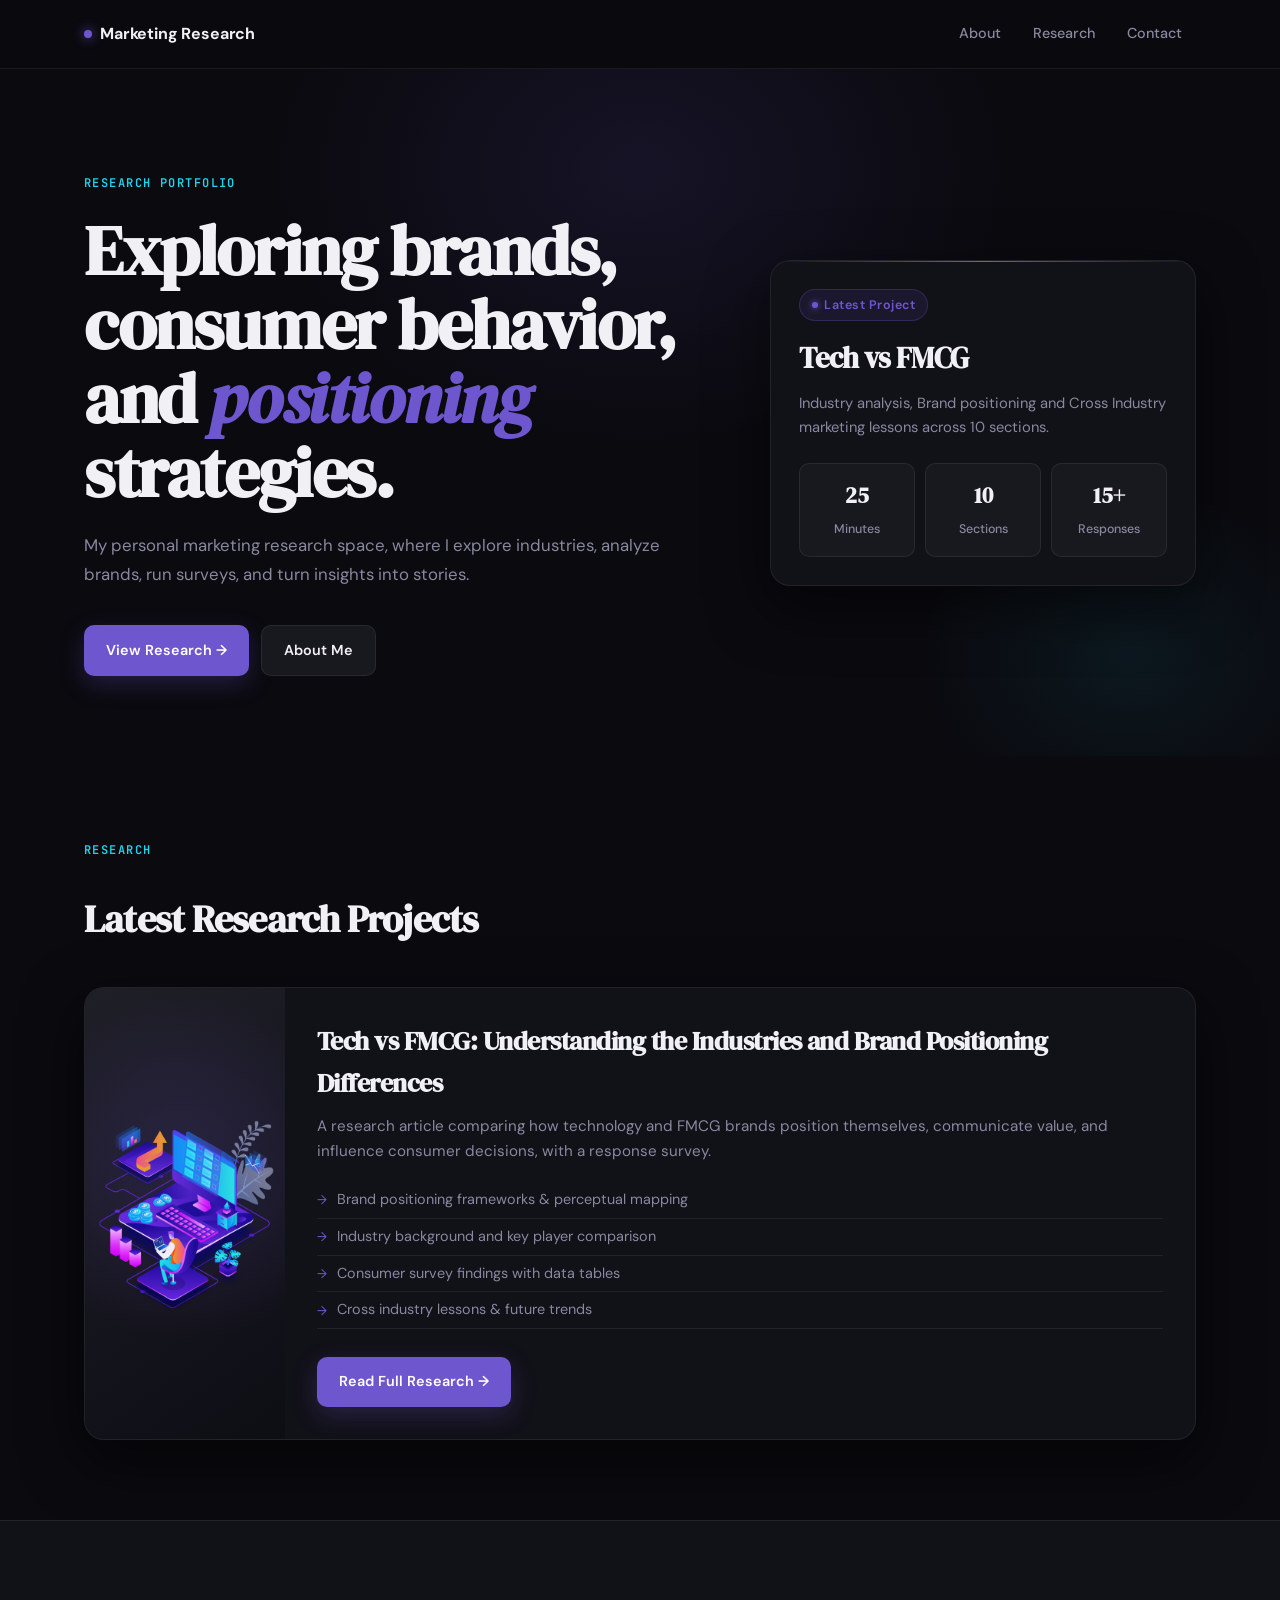
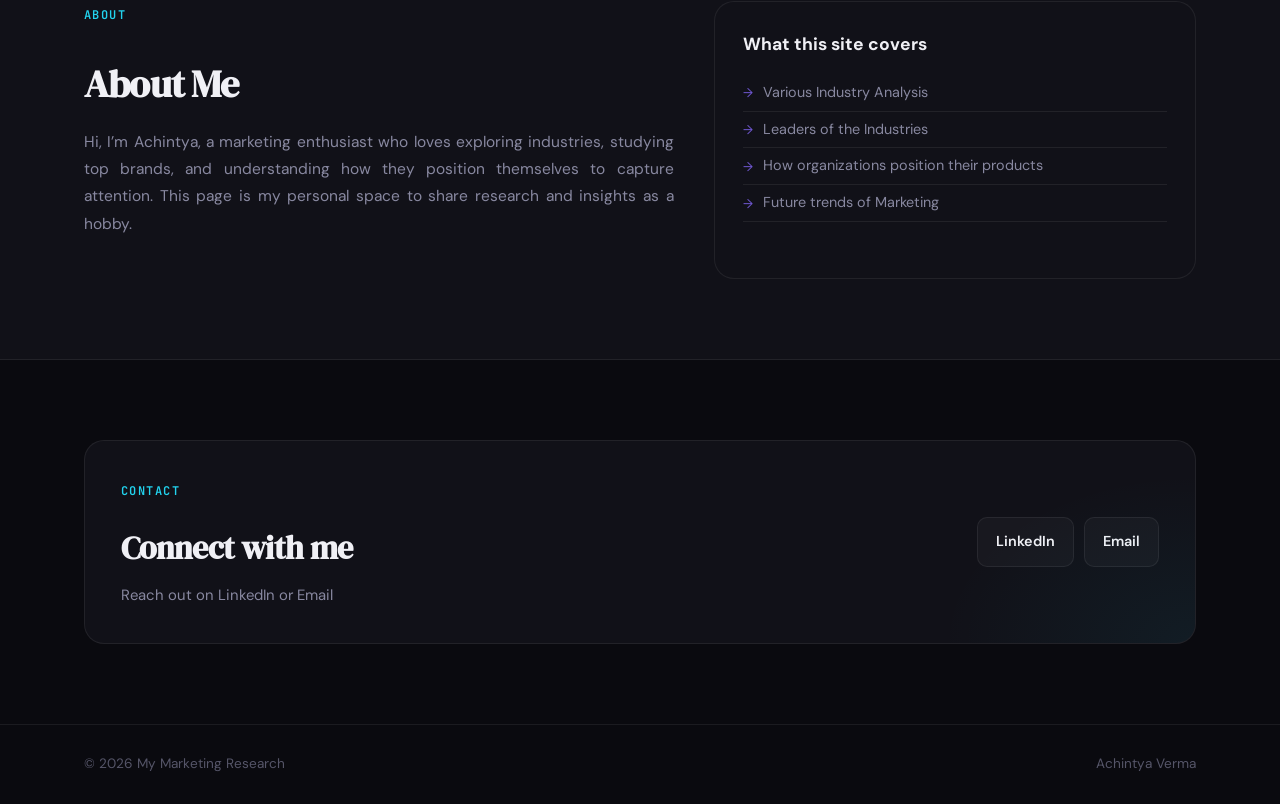
==== index.html @ 2621d497 "Updated Code 1" ====
<!DOCTYPE html>
<html lang="en">
<head>
  <meta charset="UTF-8" />
  <meta name="viewport" content="width=device-width, initial-scale=1.0" />
  <meta name="description" content="My Marketing Research portfolio by AchintyaAI." />
  <meta name="author" content="AchintyaAI" />
  <title>My Marketing Research</title>
  <link rel="preconnect" href="https://fonts.googleapis.com">
  <link rel="preconnect" href="https://fonts.gstatic.com" crossorigin>
  <link href="https://fonts.googleapis.com/css2?family=DM+Serif+Display:ital@0;1&family=DM+Sans:wght@300;400;500;600;700&family=JetBrains+Mono:wght@400;600&display=swap" rel="stylesheet">
  <link rel="stylesheet" href="css/style.css" />
</head>
<body>

  <header class="site-header">
    <div class="container header-wrap">
      <a class="brand" href="index.html">
        <span class="brand-dot"></span>
        Marketing Research
      </a>
      <nav class="site-nav">
        <a href="#about">About</a>
        <a href="#research">Research</a>
        <a href="#contact">Contact</a>
      </nav>
    </div>
  </header>

  <main>

    <section class="hero">
      <div class="container hero-grid">
        <div class="hero-copy">
          <span class="eyebrow">Research Portfolio</span>
          <h1>Exploring brands, consumer behavior, and <em>positioning</em> strategies.</h1>
          <p>
            My personal marketing research space, where I explore industries, analyze brands, run surveys, 
            and turn insights into stories.
          </p>
          <div class="hero-actions">
            <a class="btn btn-primary" href="#research">View Research →</a>
            <a class="btn btn-secondary" href="#about">About Me</a>
          </div>
        </div>
        <div class="hero-card">
          <div class="hero-card-top">
            <span class="pill">Latest Project</span>
            <h2>Tech vs FMCG</h2>
            <p>Industry analysis, Brand positioning and Cross Industry marketing lessons across 10 sections.</p>
          </div>
          <div class="hero-metrics">
            <div><strong>25</strong><span>Minutes</span></div>
            <div><strong>10</strong><span>Sections</span></div>
            <div><strong>15+</strong><span>Responses</span></div>
          </div>
        </div>
      </div>
    </section>

    <section class="section" id="research">
      <div class="container">
        <div class="section-heading">
          <span class="eyebrow">Research</span>
          <h2>Latest Research Projects</h2>
        </div>
        <article class="research-card">
          <div class="research-card-media">
            <img class="research-thumb-img" src="images/Image1.png" alt="Tech vs FMCG comparison illustration" />
          </div>
          <div class="research-card-body">
            <h3>Tech vs FMCG: Understanding the Industries and Brand Positioning Differences</h3>
            <p>
              A research article comparing how technology and FMCG brands position themselves,
              communicate value, and influence consumer decisions, with a response survey.
            </p>
            <ul class="mini-list">
              <li>Brand positioning frameworks & perceptual mapping</li>
              <li>Industry background and key player comparison</li>
              <li>Consumer survey findings with data tables</li>
              <li>Cross industry lessons & future trends</li>
            </ul>
            <a class="btn btn-primary" href="tech-vs-fmcg.html">Read Full Research →</a>
          </div>
        </article>
      </div>
    </section>

    <section class="section alt" id="about">
      <div class="container about-grid">
        <div>
          <span class="eyebrow">About</span>
          <h2>About Me</h2>
          <p>
            Hi, I’m Achintya, a marketing enthusiast who loves exploring industries, 
            studying top brands, and understanding how they position themselves to 
            capture attention. This page is my personal space to share research and 
            insights as a hobby.
          </p>
        </div>
        <div class="info-card">
          <h3>What this site covers</h3>
          <ul class="mini-list">
            <li>Various Industry Analysis</li>
            <li>Leaders of the Industries</li>
            <li>How organizations position their products</li>
            <li>Future trends of Marketing</li>
          </ul>
        </div>
      </div>
    </section>

    <section class="section" id="contact">
      <div class="container">
        <div class="contact-box">
          <div>
            <span class="eyebrow">Contact</span>
            <h2>Connect with me</h2>
            <p>Reach out on LinkedIn or Email</p>
          </div>
          <div class="contact-links">
            <a href="https://www.linkedin.com/in/achintya-verma-39604721b/">LinkedIn</a>
            <a href="mailto:achintyaai2000@gmail.com">Email</a>
          </div>
        </div>
      </div>
    </section>

  </main>

  <footer class="site-footer">
    <div class="container footer-wrap">
      <p>© 2026 My Marketing Research</p>
      <p>Achintya Verma</p>
    </div>
  </footer>

</body>
</html>
---- css/style.css ----
@import url('https://fonts.googleapis.com/css2?family=DM+Serif+Display:ital@0;1&family=DM+Sans:wght@300;400;500;600;700&family=JetBrains+Mono:wght@400;600&display=swap');

:root {
  --bg: #0a0a0f;
  --surface: #111118;
  --surface-2: #18181f;
  --surface-3: #1f1f28;
  --border: rgba(255,255,255,0.07);
  --border-hover: rgba(255,255,255,0.15);
  --text: #f0f0f5;
  --muted: #8888a0;
  --muted-2: #555568;
  --accent: #6e56cf;
  --accent-glow: rgba(110, 86, 207, 0.25);
  --accent-2: #22d3ee;
  --accent-2-glow: rgba(34, 211, 238, 0.15);
  --green: #34d399;
  --red: #f87171;
  --shadow: 0 20px 60px rgba(0,0,0,0.5);
  --shadow-sm: 0 4px 20px rgba(0,0,0,0.3);
  --radius: 16px;
  --radius-sm: 10px;
}

*, *::before, *::after { box-sizing: border-box; margin: 0; padding: 0; }

html { scroll-behavior: smooth; }

body {
  font-family: 'DM Sans', sans-serif;
  background: var(--bg);
  color: var(--text);
  line-height: 1.65;
  -webkit-font-smoothing: antialiased;
}

a { text-decoration: none; color: inherit; }
img { max-width: 100%; display: block; }

.container {
  max-width: 1160px;
  margin: 0 auto;
  padding: 0 24px;
}

/* ─── HEADER ─── */
.site-header {
  position: sticky;
  top: 0;
  z-index: 100;
  background: rgba(10, 10, 15, 0.85);
  backdrop-filter: blur(16px);
  -webkit-backdrop-filter: blur(16px);
  border-bottom: 1px solid var(--border);
}

.header-wrap {
  display: flex;
  align-items: center;
  justify-content: space-between;
  gap: 16px;
  min-height: 68px;
}

.brand {
  font-family: 'DM Sans', sans-serif;
  font-weight: 700;
  font-size: 1rem;
  color: var(--text);
  display: flex;
  align-items: center;
  gap: 8px;
  letter-spacing: -0.01em;
}

.brand-dot {
  display: inline-block;
  width: 8px; height: 8px;
  border-radius: 50%;
  background: var(--accent);
  box-shadow: 0 0 12px var(--accent);
}

.site-nav {
  display: flex;
  align-items: center;
  gap: 4px;
}

.site-nav a {
  color: var(--muted);
  padding: 8px 14px;
  border-radius: 8px;
  font-size: 0.9rem;
  font-weight: 500;
  transition: all 0.2s;
}

.site-nav a:hover {
  color: var(--text);
  background: var(--surface-2);
}

/* ─── HERO ─── */
.hero {
  padding: 100px 0 80px;
  position: relative;
  overflow: hidden;
}

.hero::before {
  content: '';
  position: absolute;
  top: -200px; left: 50%;
  transform: translateX(-50%);
  width: 800px; height: 600px;
  background: radial-gradient(ellipse, rgba(110,86,207,0.12) 0%, transparent 65%);
  pointer-events: none;
}

.hero::after {
  content: '';
  position: absolute;
  bottom: -100px; right: -100px;
  width: 500px; height: 400px;
  background: radial-gradient(ellipse, rgba(34,211,238,0.07) 0%, transparent 60%);
  pointer-events: none;
}

.hero-grid {
  display: grid;
  grid-template-columns: 1.2fr 0.8fr;
  gap: 48px;
  align-items: center;
  position: relative;
  z-index: 1;
}

.eyebrow {
  display: inline-flex;
  align-items: center;
  gap: 8px;
  font-family: 'JetBrains Mono', monospace;
  font-size: 0.75rem;
  font-weight: 600;
  letter-spacing: 0.12em;
  text-transform: uppercase;
  color: var(--accent-2);
  margin-bottom: 20px;
}

.eyebrow::before {
  display: inline-block;
  width: 20px; height: 1px;
  background: var(--accent-2);
}

.hero-copy h1 {
  font-family: 'DM Serif Display', serif;
  font-size: clamp(2.8rem, 5.5vw, 4.8rem);
  line-height: 1.05;
  margin-bottom: 22px;
  letter-spacing: -0.02em;
  color: var(--text);
}

.hero-copy h1 em {
  font-style: italic;
  color: var(--accent);
}

.hero-copy p {
  color: var(--muted);
  font-size: 1.05rem;
  max-width: 52ch;
  line-height: 1.7;
  margin-bottom: 36px;
}

.hero-actions {
  display: flex;
  gap: 12px;
  flex-wrap: wrap;
}

/* ─── BUTTONS ─── */
.btn {
  display: inline-flex;
  align-items: center;
  gap: 8px;
  padding: 13px 22px;
  border-radius: var(--radius-sm);
  font-weight: 600;
  font-size: 0.9rem;
  transition: all 0.2s;
  cursor: pointer;
  border: none;
}

.btn:hover { transform: translateY(-2px); }

.btn-primary {
  background: var(--accent);
  color: #fff;
  box-shadow: 0 8px 24px var(--accent-glow);
}

.btn-primary:hover {
  background: #7d67e0;
  box-shadow: 0 12px 32px var(--accent-glow);
}

.btn-secondary {
  background: var(--surface-2);
  border: 1px solid var(--border);
  color: var(--text);
}

.btn-secondary:hover {
  background: var(--surface-3);
  border-color: var(--border-hover);
}

/* ─── HERO CARD ─── */
.hero-card {
  background: var(--surface);
  border: 1px solid var(--border);
  border-radius: 20px;
  padding: 28px;
  box-shadow: var(--shadow);
  position: relative;
  overflow: hidden;
}

.hero-card::before {
  content: '';
  position: absolute;
  top: 0; left: 0; right: 0;
  height: 1px;
  background: linear-gradient(90deg, transparent, var(--accent), transparent);
}

.pill {
  display: inline-flex;
  align-items: center;
  gap: 6px;
  padding: 5px 12px;
  border-radius: 999px;
  background: rgba(110,86,207,0.12);
  border: 1px solid rgba(110,86,207,0.25);
  color: var(--accent);
  font-size: 0.78rem;
  font-weight: 600;
  letter-spacing: 0.04em;
  margin-bottom: 14px;
}

.pill::before {
  content: '';
  width: 6px; height: 6px;
  border-radius: 50%;
  background: var(--accent);
  box-shadow: 0 0 6px var(--accent);
}

.hero-card-top h2 {
  font-family: 'DM Serif Display', serif;
  font-size: 1.8rem;
  margin-bottom: 8px;
  letter-spacing: -0.02em;
}

.hero-card-top p {
  color: var(--muted);
  font-size: 0.92rem;
}

.hero-metrics {
  display: grid;
  grid-template-columns: repeat(3, 1fr);
  gap: 10px;
  margin-top: 24px;
}

.hero-metrics div {
  background: var(--surface-2);
  border: 1px solid var(--border);
  border-radius: var(--radius-sm);
  padding: 14px 10px;
  text-align: center;
}

.hero-metrics strong {
  display: block;
  font-size: 1.4rem;
  font-weight: 700;
  font-family: 'DM Serif Display', serif;
  color: var(--text);
}

.hero-metrics span {
  color: var(--muted);
  font-size: 0.78rem;
  font-weight: 500;
}

/* ─── SECTIONS ─── */
.section {
  padding: 80px 0;
}

.section.alt {
  background: var(--surface);
  border-top: 1px solid var(--border);
  border-bottom: 1px solid var(--border);
}

.section-heading {
  margin-bottom: 36px;
}

.section-heading h2 {
  font-family: 'DM Serif Display', serif;
  font-size: clamp(1.8rem, 3vw, 2.8rem);
  letter-spacing: -0.02em;
  margin-top: 6px;
}

/* ─── RESEARCH CARD ─── */
.research-card {
  background: var(--surface);
  border: 1px solid var(--border);
  border-radius: 20px;
  display: grid;
  grid-template-columns: 200px 1fr;
  overflow: hidden;
  box-shadow: var(--shadow);
  transition: border-color 0.3s;
}

.research-card:hover {
  border-color: var(--border-hover);
}

.research-card-media {
  background: linear-gradient(145deg, var(--surface-3), #0d0d14);
  display: grid;
  place-items: center;
  min-height: 240px;
  position: relative;
  overflow: hidden;
}

.research-card-media::before {
  content: '';
  position: absolute;
  inset: 0;
  background: radial-gradient(circle at 50% 40%, rgba(110,86,207,0.2), transparent 60%);
}

.research-thumb {
  font-size: 4.5rem;
  position: relative;
  z-index: 1;
  filter: drop-shadow(0 8px 24px rgba(110,86,207,0.4));
}

.research-card-body {
  padding: 32px;
}

.research-card-body h3 {
  font-family: 'DM Serif Display', serif;
  font-size: 1.6rem;
  margin-bottom: 10px;
  letter-spacing: -0.02em;
}

.research-card-body p {
  color: var(--muted);
  margin-bottom: 18px;
  font-size: 0.95rem;
}

.mini-list {
  list-style: none;
  margin-bottom: 28px;
}

.mini-list li {
  color: var(--muted);
  font-size: 0.9rem;
  padding: 6px 0;
  border-bottom: 1px solid var(--border);
  display: flex;
  align-items: center;
  gap: 10px;
}

.mini-list li::before {
  content: '→';
  color: var(--accent);
  font-size: 0.8rem;
}

/* ─── ABOUT SECTION ─── */
.about-grid {
  display: grid;
  grid-template-columns: 1.1fr 0.9fr;
  gap: 40px;
  align-items: start;
}

.about-grid h2 {
  font-family: 'DM Serif Display', serif;
  font-size: clamp(1.8rem, 3vw, 2.6rem);
  letter-spacing: -0.02em;
  margin-top: 6px;
  margin-bottom: 14px;
}

.about-grid p {
  color: var(--muted);
  font-size: 0.97rem;
  line-height: 1.75;
  text-align: justify;
}

.info-card {
  background: var(--surface);
  border: 1px solid var(--border);
  border-radius: 20px;
  padding: 28px;
}

.info-card h3 {
  font-size: 1.1rem;
  font-weight: 700;
  margin-bottom: 16px;
  color: var(--text);
}

/* ─── CONTACT ─── */
.contact-box {
  background: var(--surface);
  border: 1px solid var(--border);
  border-radius: 20px;
  padding: 36px;
  display: flex;
  justify-content: space-between;
  align-items: center;
  gap: 24px;
  flex-wrap: wrap;
  position: relative;
  overflow: hidden;
}

.contact-box::after {
  content: '';
  position: absolute;
  bottom: 0; right: 0;
  width: 300px; height: 200px;
  background: radial-gradient(ellipse at bottom right, rgba(34,211,238,0.06), transparent 60%);
  pointer-events: none;
}

.contact-box h2 {
  font-family: 'DM Serif Display', serif;
  font-size: 2rem;
  letter-spacing: -0.02em;
  margin-bottom: 8px;
}

.contact-box p {
  color: var(--muted);
  font-size: 0.93rem;
}

.contact-links {
  display: flex;
  gap: 10px;
  flex-wrap: wrap;
}

.contact-links a {
  padding: 12px 18px;
  border-radius: var(--radius-sm);
  background: var(--surface-2);
  border: 1px solid var(--border);
  font-weight: 600;
  font-size: 0.9rem;
  color: var(--text);
  transition: all 0.2s;
}

.contact-links a:hover {
  background: var(--surface-3);
  border-color: var(--border-hover);
  transform: translateY(-2px);
}

/* ─── FOOTER ─── */
.site-footer {
  padding: 28px 0;
  border-top: 1px solid var(--border);
}

.footer-wrap {
  display: flex;
  justify-content: space-between;
  align-items: center;
  gap: 12px;
  flex-wrap: wrap;
}

.footer-wrap p {
  color: var(--muted-2);
  font-size: 0.85rem;
}

/* ─── RESPONSIVE ─── */
@media (max-width: 900px) {
  .hero-grid,
  .research-card,
  .about-grid { grid-template-columns: 1fr; }

  .research-card-media { min-height: 160px; }
}

@media (max-width: 600px) {
  .container { padding: 0 18px; }
  .hero { padding: 72px 0 60px; }
  .section { padding: 60px 0; }
  .header-wrap { min-height: 60px; }
  .hero-metrics { grid-template-columns: repeat(3, 1fr); }

  .header-wrap {
    flex-wrap: wrap;
    padding: 14px 0;
    gap: 10px;
    min-height: auto;
  }
}
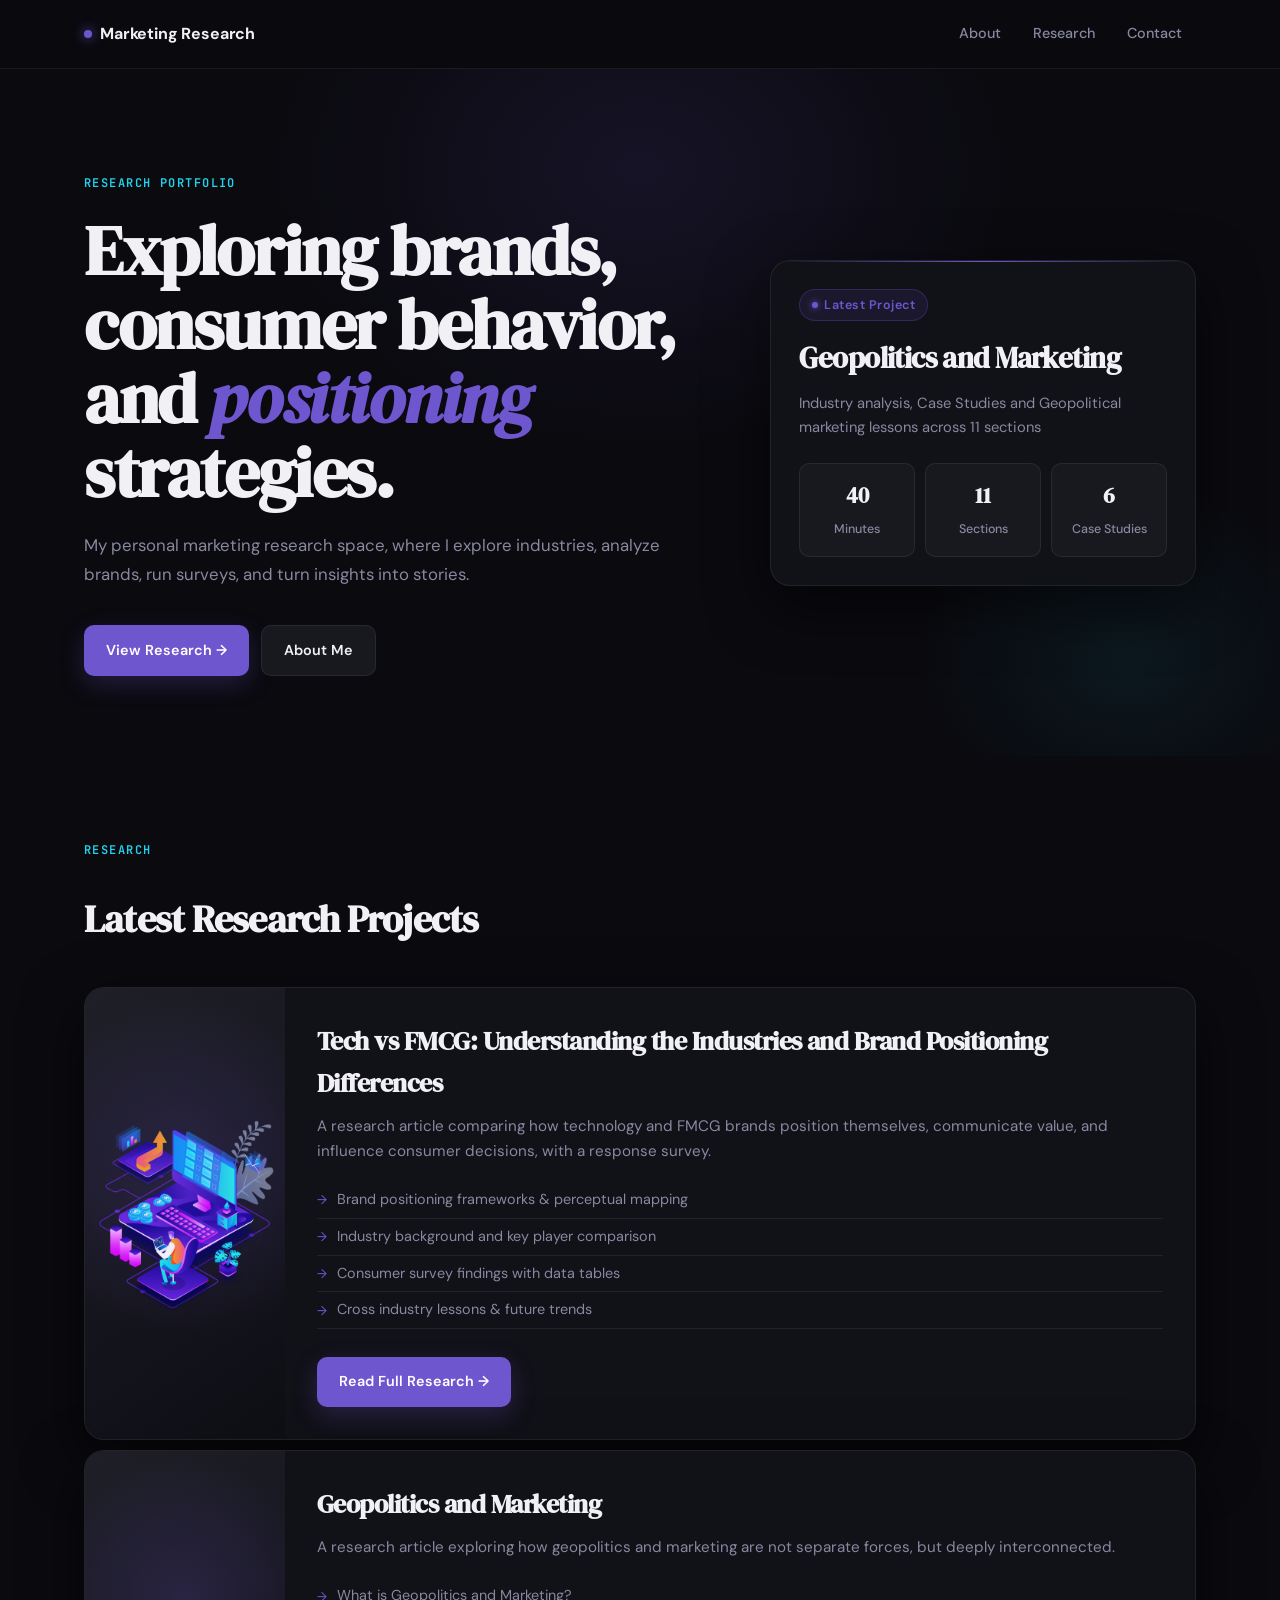
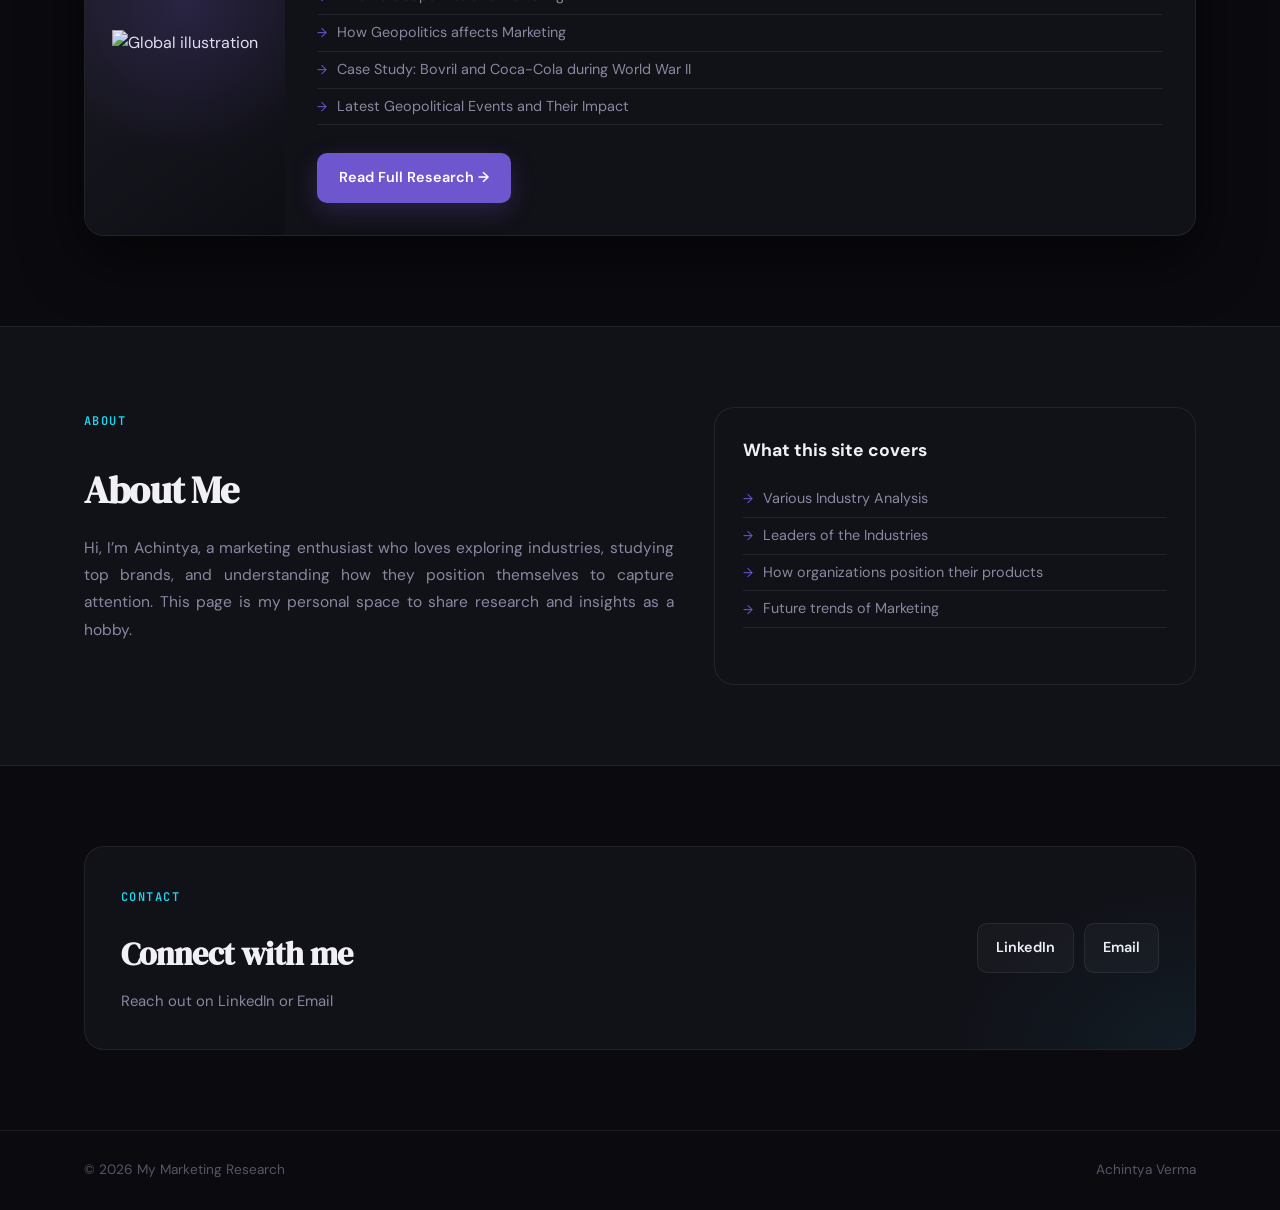
==== commit afc57626: "Updated Code 2" ====
--- a/index.html
+++ b/index.html
@@ -46,13 +46,13 @@
         <div class="hero-card">
           <div class="hero-card-top">
             <span class="pill">Latest Project</span>
-            <h2>Tech vs FMCG</h2>
-            <p>Industry analysis, Brand positioning and Cross Industry marketing lessons across 10 sections.</p>
+            <h2>Geopolitics and Marketing</h2>
+            <p>Industry analysis, Case Studies and Geopolitical marketing lessons across 11 sections</p>
           </div>
           <div class="hero-metrics">
-            <div><strong>25</strong><span>Minutes</span></div>
-            <div><strong>10</strong><span>Sections</span></div>
-            <div><strong>15+</strong><span>Responses</span></div>
+            <div><strong>40</strong><span>Minutes</span></div>
+            <div><strong>11</strong><span>Sections</span></div>
+            <div><strong>6</strong><span>Case Studies</span></div>
           </div>
         </div>
       </div>
@@ -81,6 +81,25 @@
               <li>Cross industry lessons & future trends</li>
             </ul>
             <a class="btn btn-primary" href="tech-vs-fmcg.html">Read Full Research →</a>
+          </div>
+        </article>
+
+        <article class="research-card">
+          <div class="research-card-media">
+            <img class="research-thumb-img" src="images/Image2.png" alt="Global illustration" />
+          </div>
+          <div class="research-card-body">
+            <h3>Geopolitics and Marketing</h3>
+            <p>
+              A research article exploring how geopolitics and marketing are not separate forces, but deeply interconnected.
+            </p>
+            <ul class="mini-list">
+              <li>What is Geopolitics and Marketing?</li>
+              <li>How Geopolitics affects Marketing</li>
+              <li>Case Study: Bovril and Coca-Cola during World War II</li>
+              <li>Latest Geopolitical Events and Their Impact </li>
+            </ul>
+            <a class="btn btn-primary" href="geopolitics-marketing.html">Read Full Research →</a>
           </div>
         </article>
       </div>
@@ -119,8 +138,8 @@
             <p>Reach out on LinkedIn or Email</p>
           </div>
           <div class="contact-links">
-            <a href="https://www.linkedin.com/in/achintya-verma-39604721b/">LinkedIn</a>
-            <a href="mailto:achintyaai2000@gmail.com">Email</a>
+            <a href="https://www.linkedin.com/in/achintya-verma-39604721b/" target="_blank">LinkedIn</a>
+            <a href="mailto:achintyaai2000@gmail.com" target="_blank">Email</a>
           </div>
         </div>
       </div>
--- a/css/style.css
+++ b/css/style.css
@@ -336,6 +336,7 @@
   overflow: hidden;
   box-shadow: var(--shadow);
   transition: border-color 0.3s;
+  margin-bottom: 10px;
 }
 
 .research-card:hover {
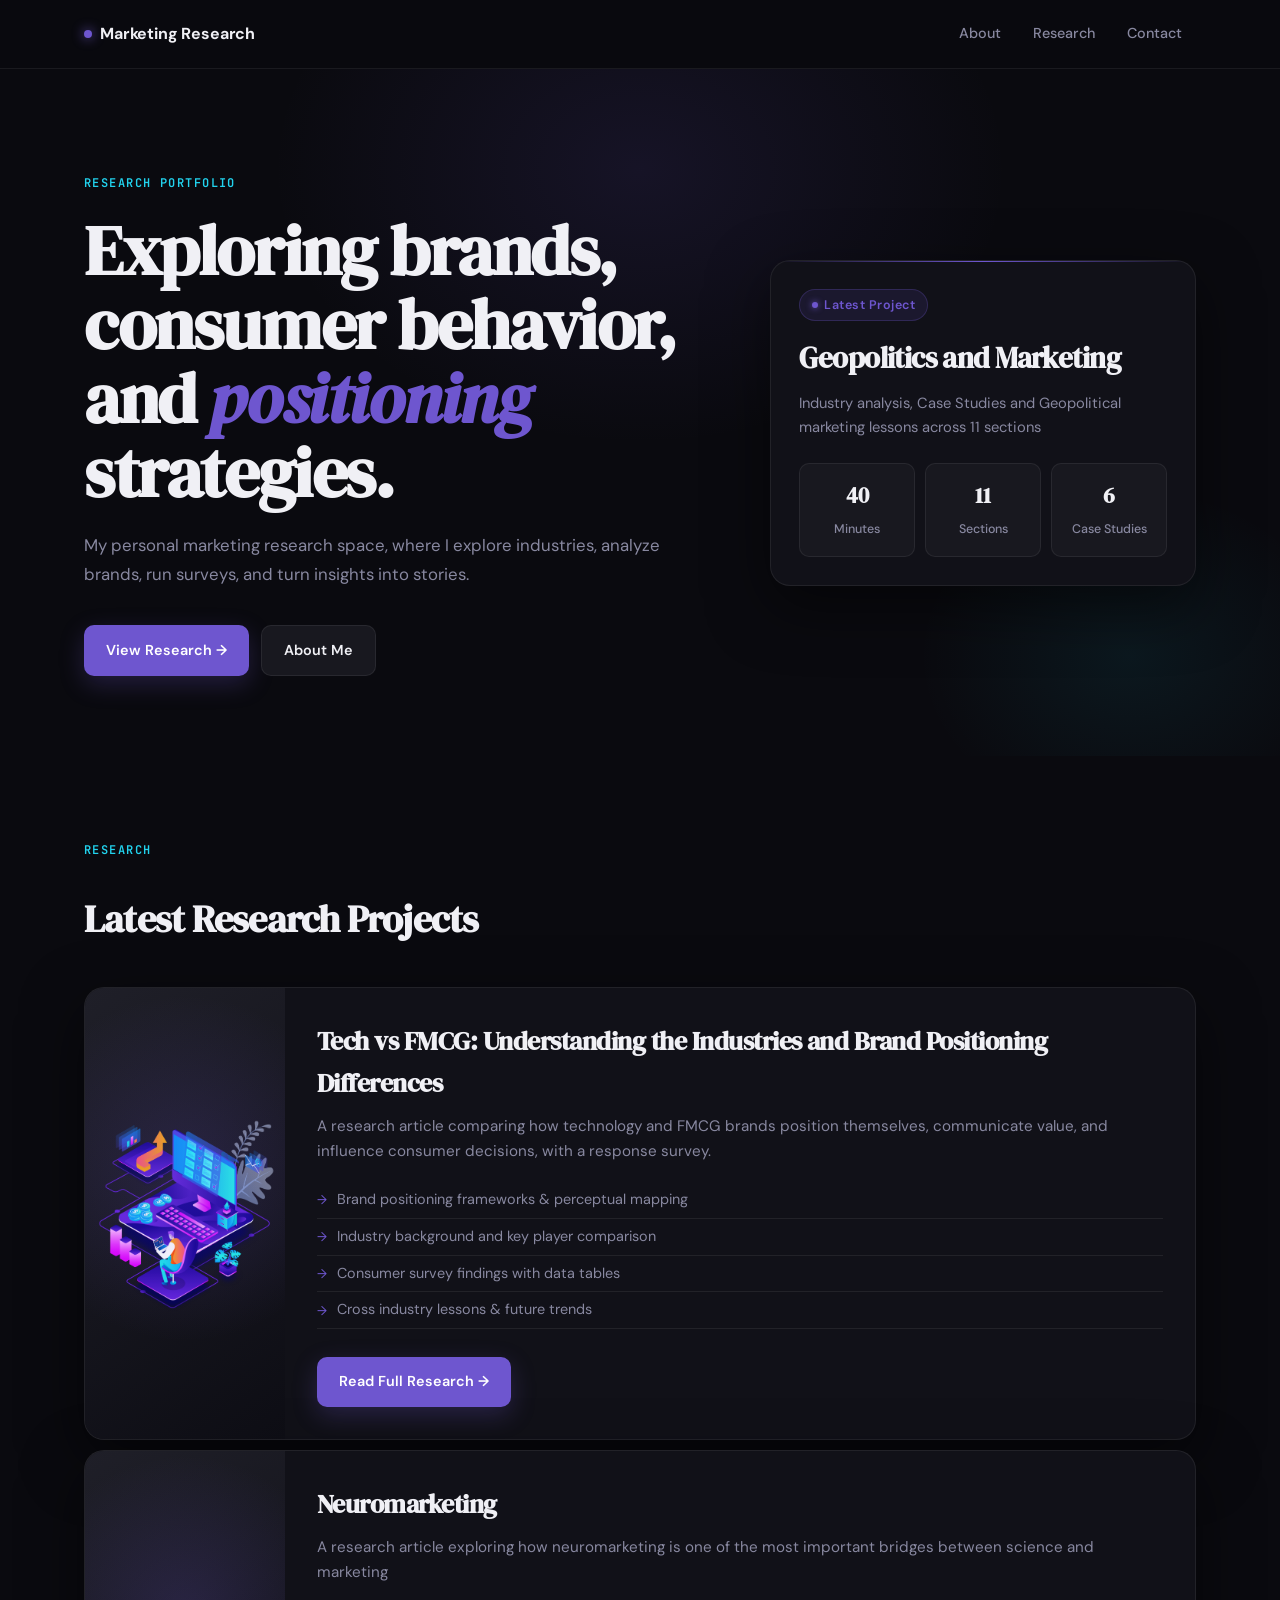
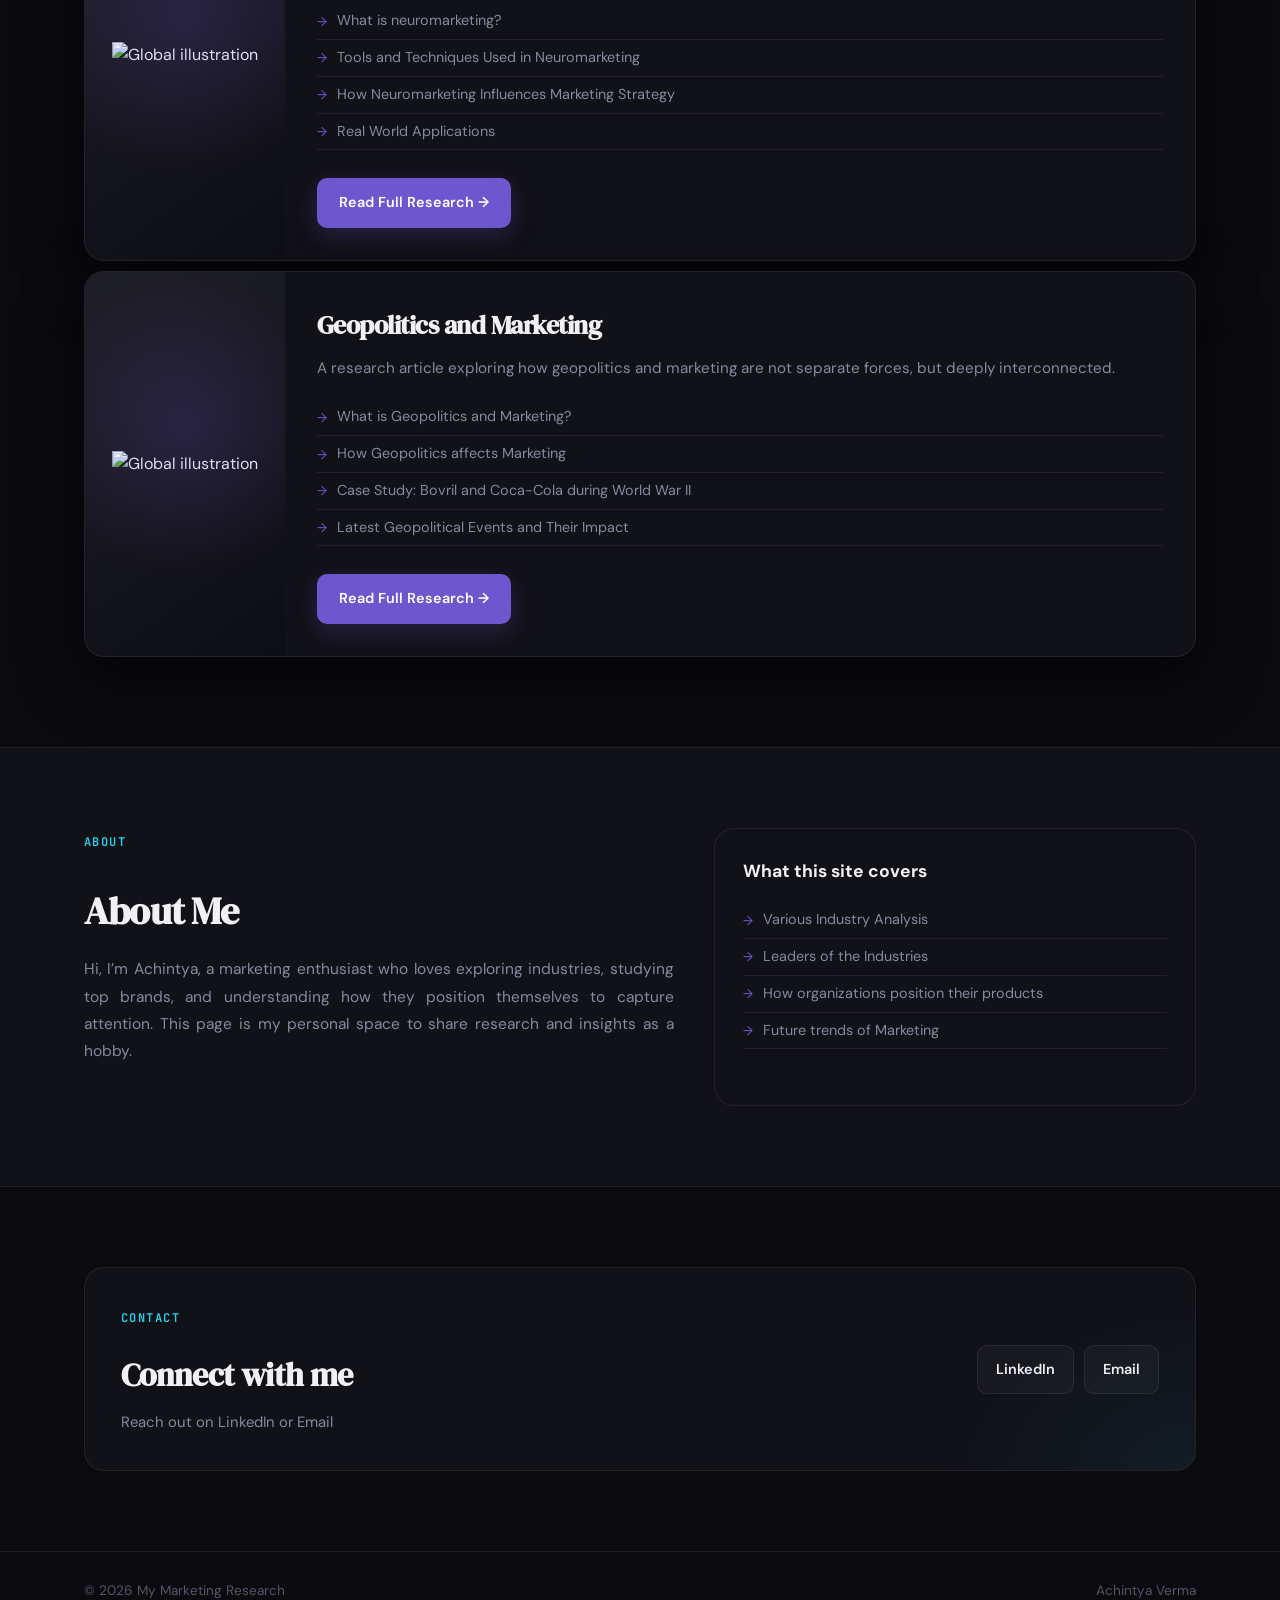
==== commit d4338d95: "Updated Code 5" ====
--- a/index.html
+++ b/index.html
@@ -80,7 +80,26 @@
               <li>Consumer survey findings with data tables</li>
               <li>Cross industry lessons & future trends</li>
             </ul>
-            <a class="btn btn-primary" href="tech-vs-fmcg.html">Read Full Research →</a>
+            <a class="btn btn-primary" href="pages/tech-vs-fmcg.html">Read Full Research →</a>
+          </div>
+        </article>
+
+      <article class="research-card">
+          <div class="research-card-media">
+            <img class="research-thumb-img" src="images/Image3.png" alt="Global illustration" />
+          </div>
+          <div class="research-card-body">
+            <h3>Neuromarketing</h3>
+            <p>
+              A research article exploring how neuromarketing is one of the most important bridges between science and marketing
+            </p>
+            <ul class="mini-list">
+              <li>What is neuromarketing?</li>
+              <li>Tools and Techniques Used in Neuromarketing</li>
+              <li>How Neuromarketing Influences Marketing Strategy</li>
+              <li>Real World Applications</li>
+            </ul>
+            <a class="btn btn-primary" href="pages/neuro-marketing.html">Read Full Research →</a>
           </div>
         </article>
 
@@ -99,7 +118,7 @@
               <li>Case Study: Bovril and Coca-Cola during World War II</li>
               <li>Latest Geopolitical Events and Their Impact </li>
             </ul>
-            <a class="btn btn-primary" href="geopolitics-marketing.html">Read Full Research →</a>
+            <a class="btn btn-primary" href="pages/geopolitics-marketing.html">Read Full Research →</a>
           </div>
         </article>
       </div>
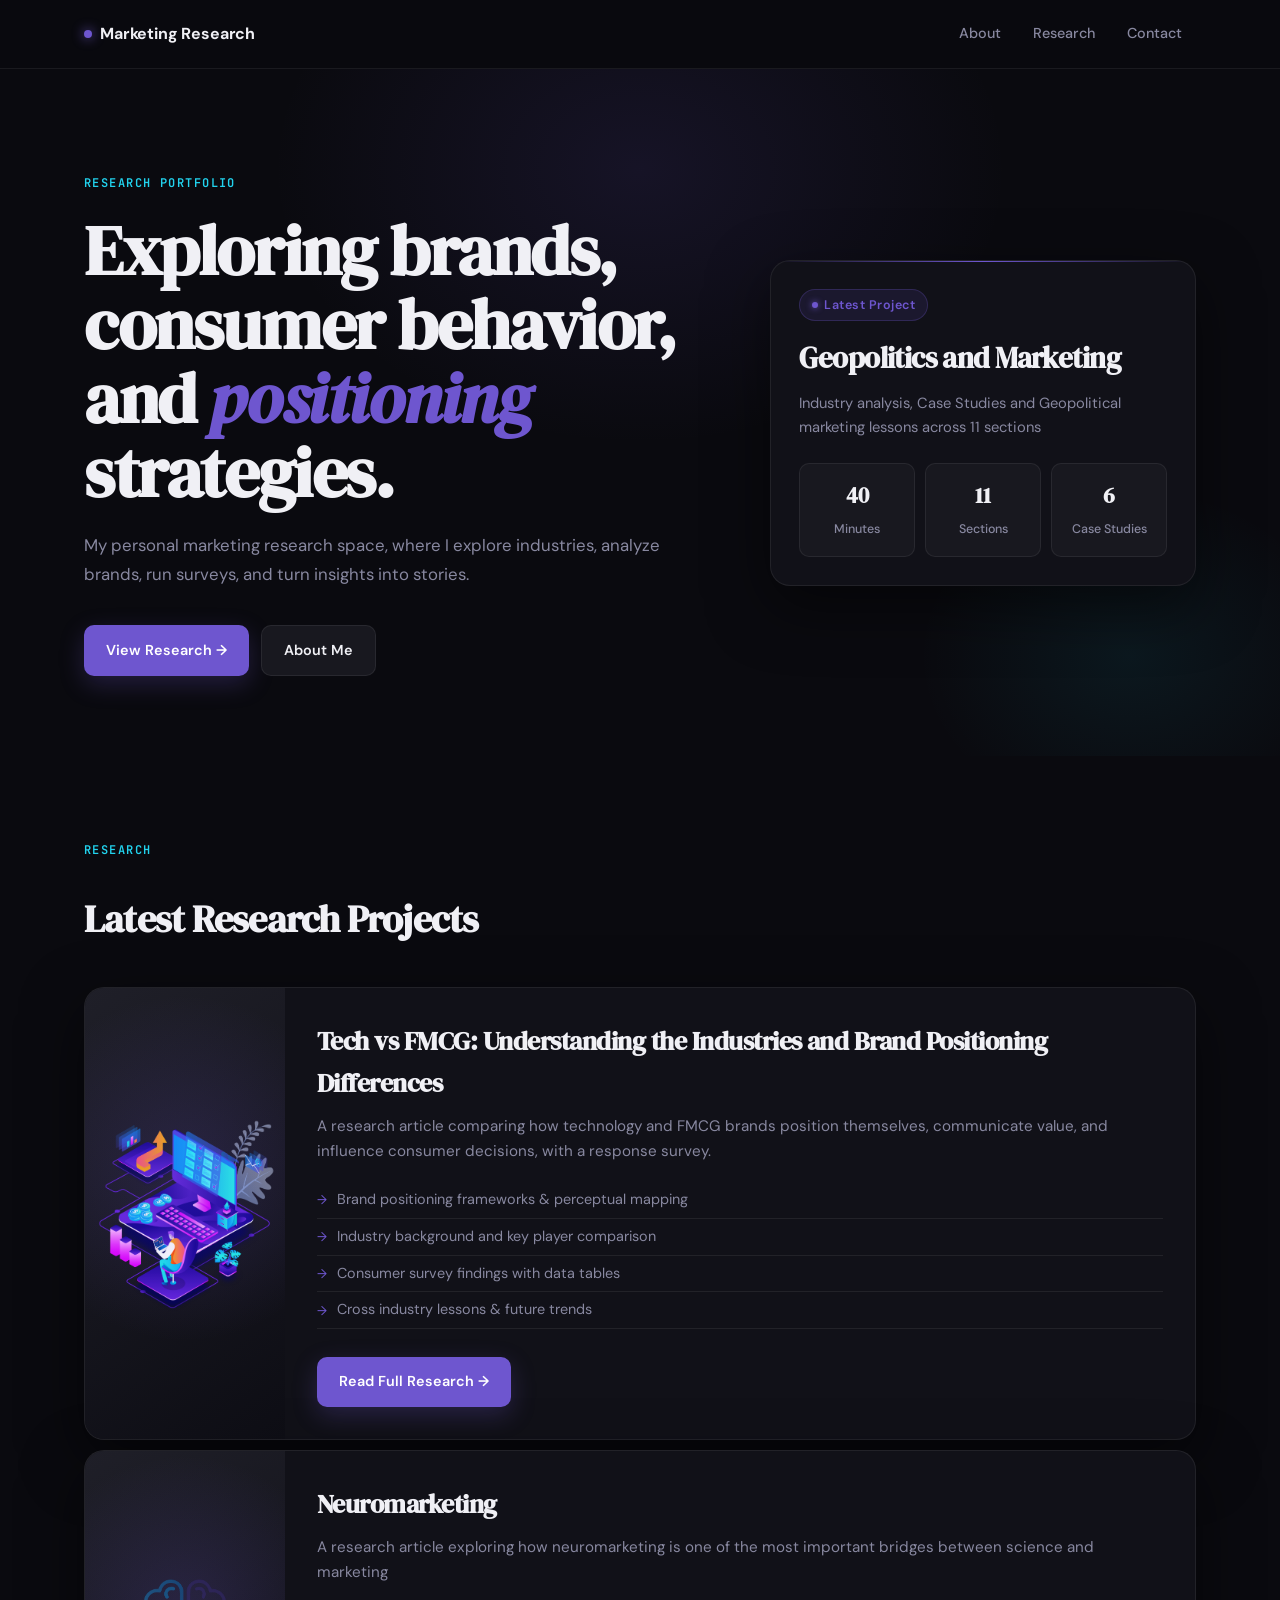
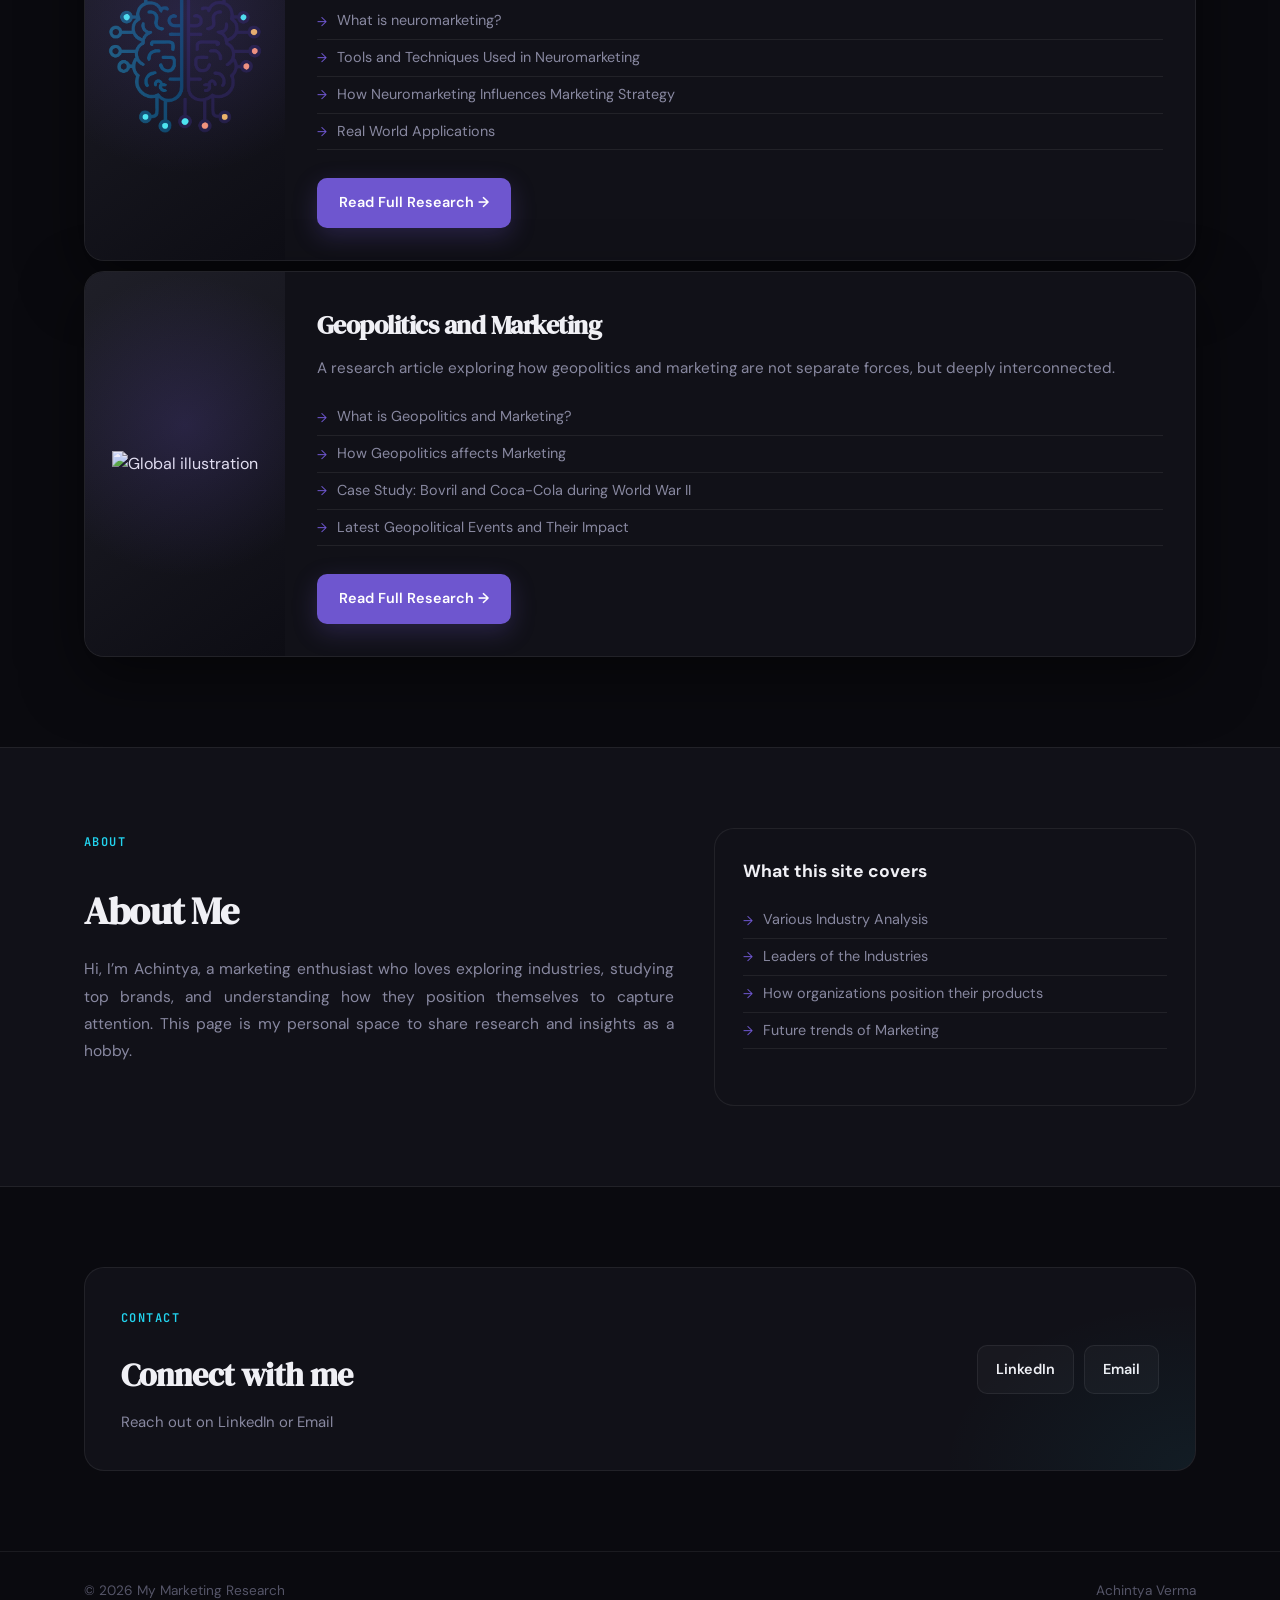
==== commit 5ce99020: "Updated code 6" ====
--- a/index.html
+++ b/index.html
@@ -86,7 +86,7 @@
 
       <article class="research-card">
           <div class="research-card-media">
-            <img class="research-thumb-img" src="images/Image3.png" alt="Global illustration" />
+            <img class="research-thumb-img" src="images/image3.png" alt="Global illustration" />
           </div>
           <div class="research-card-body">
             <h3>Neuromarketing</h3>
